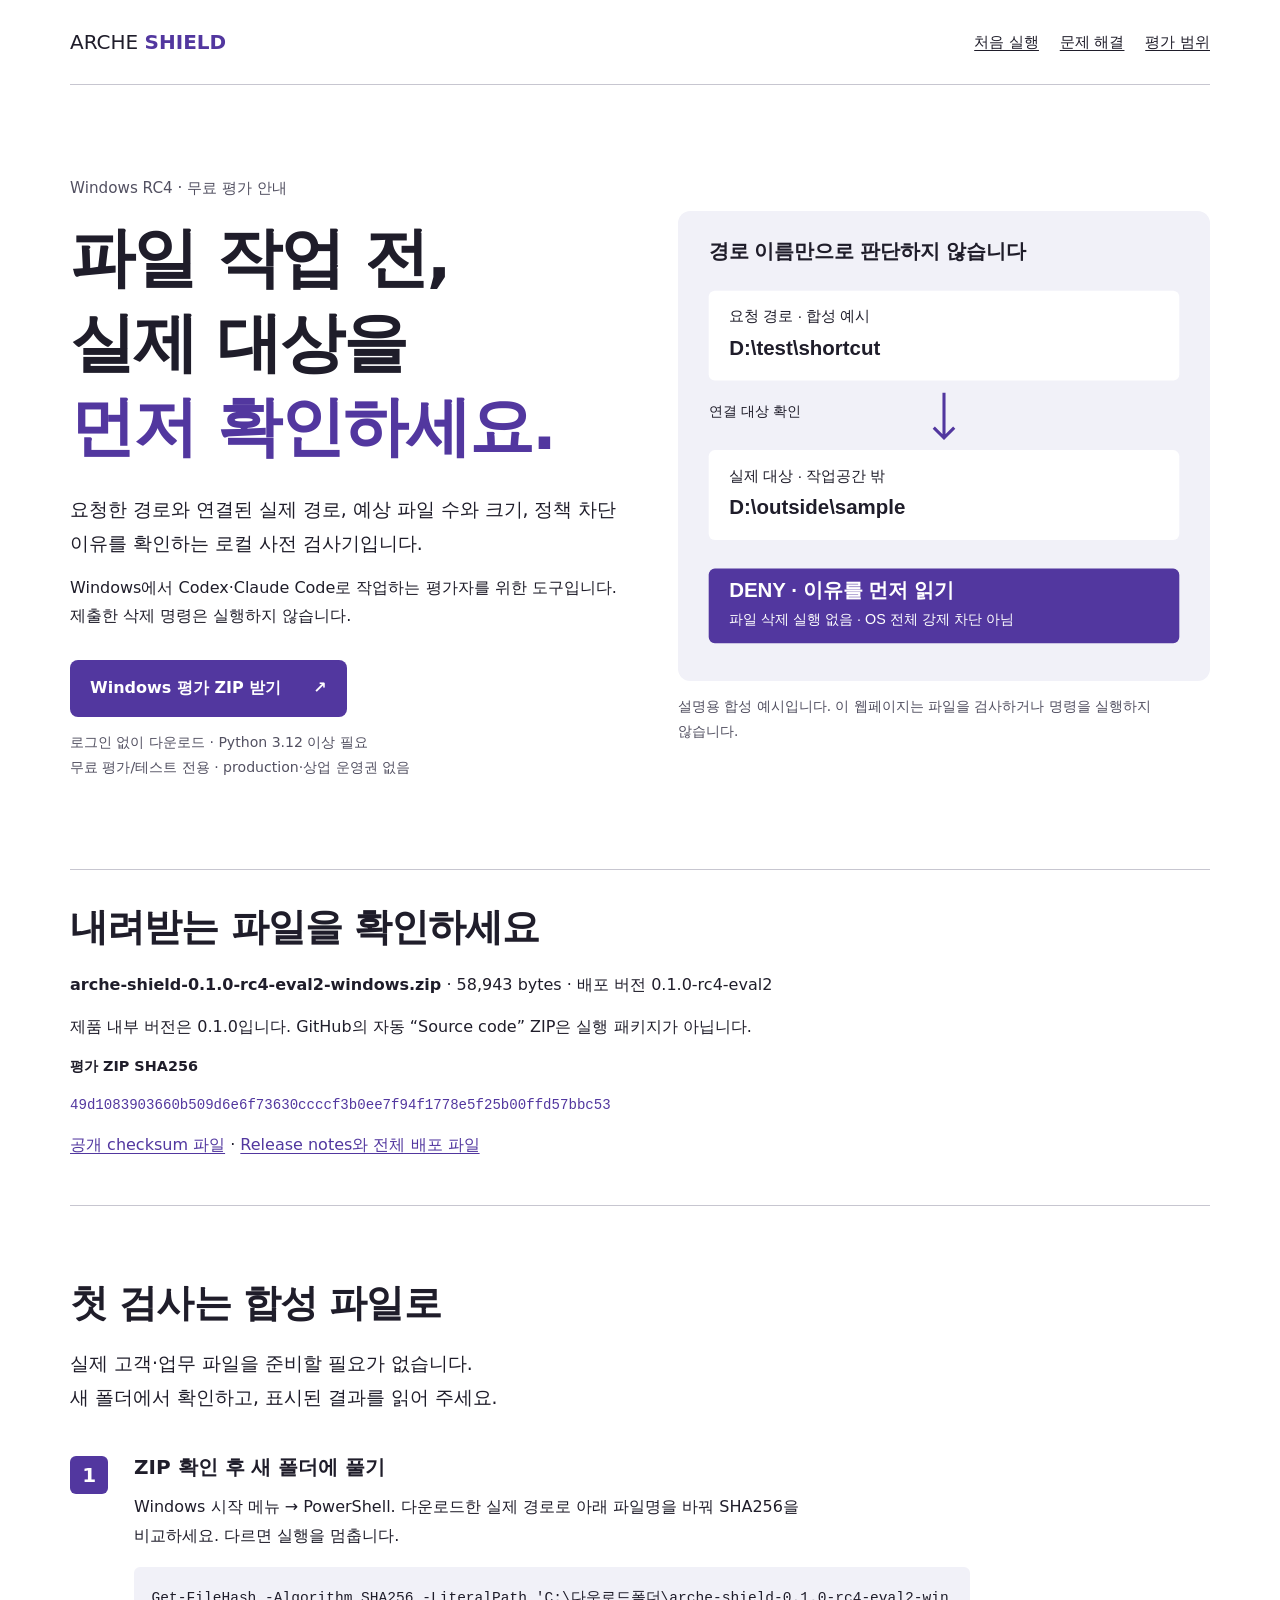
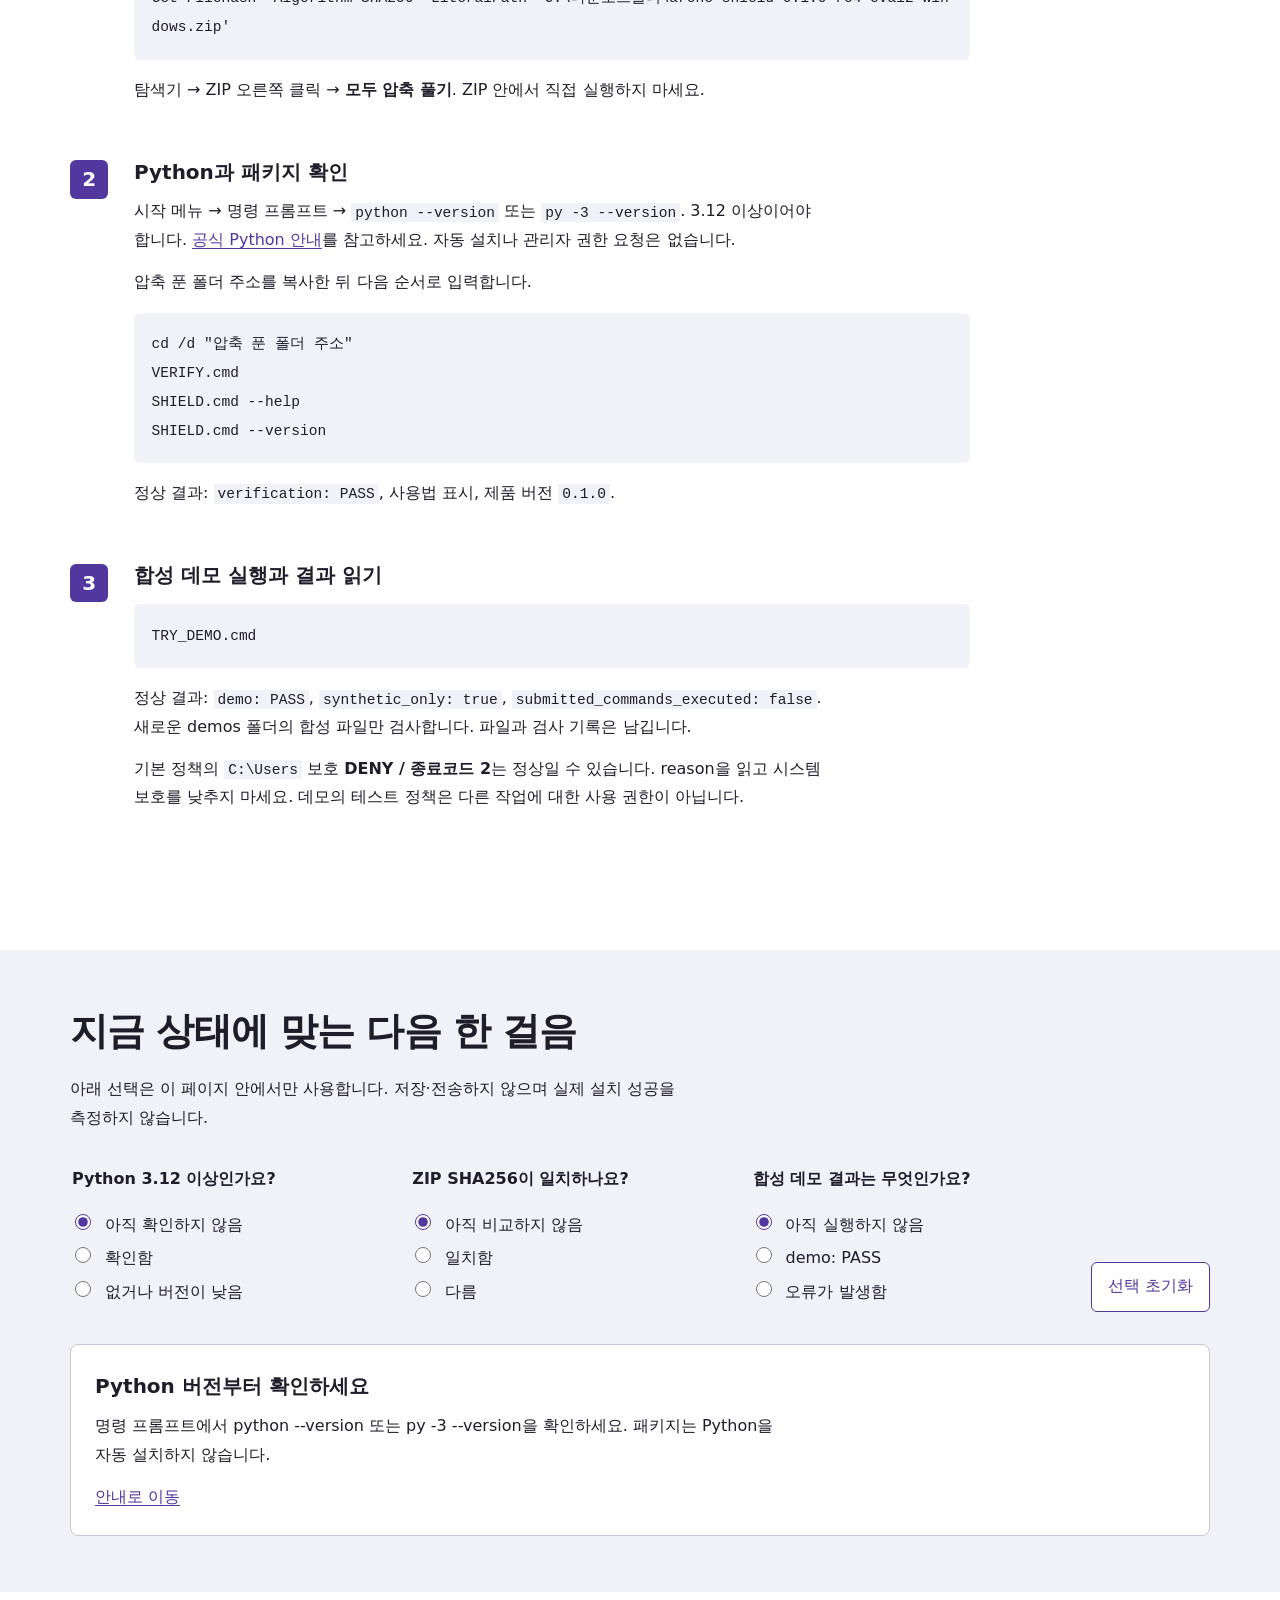
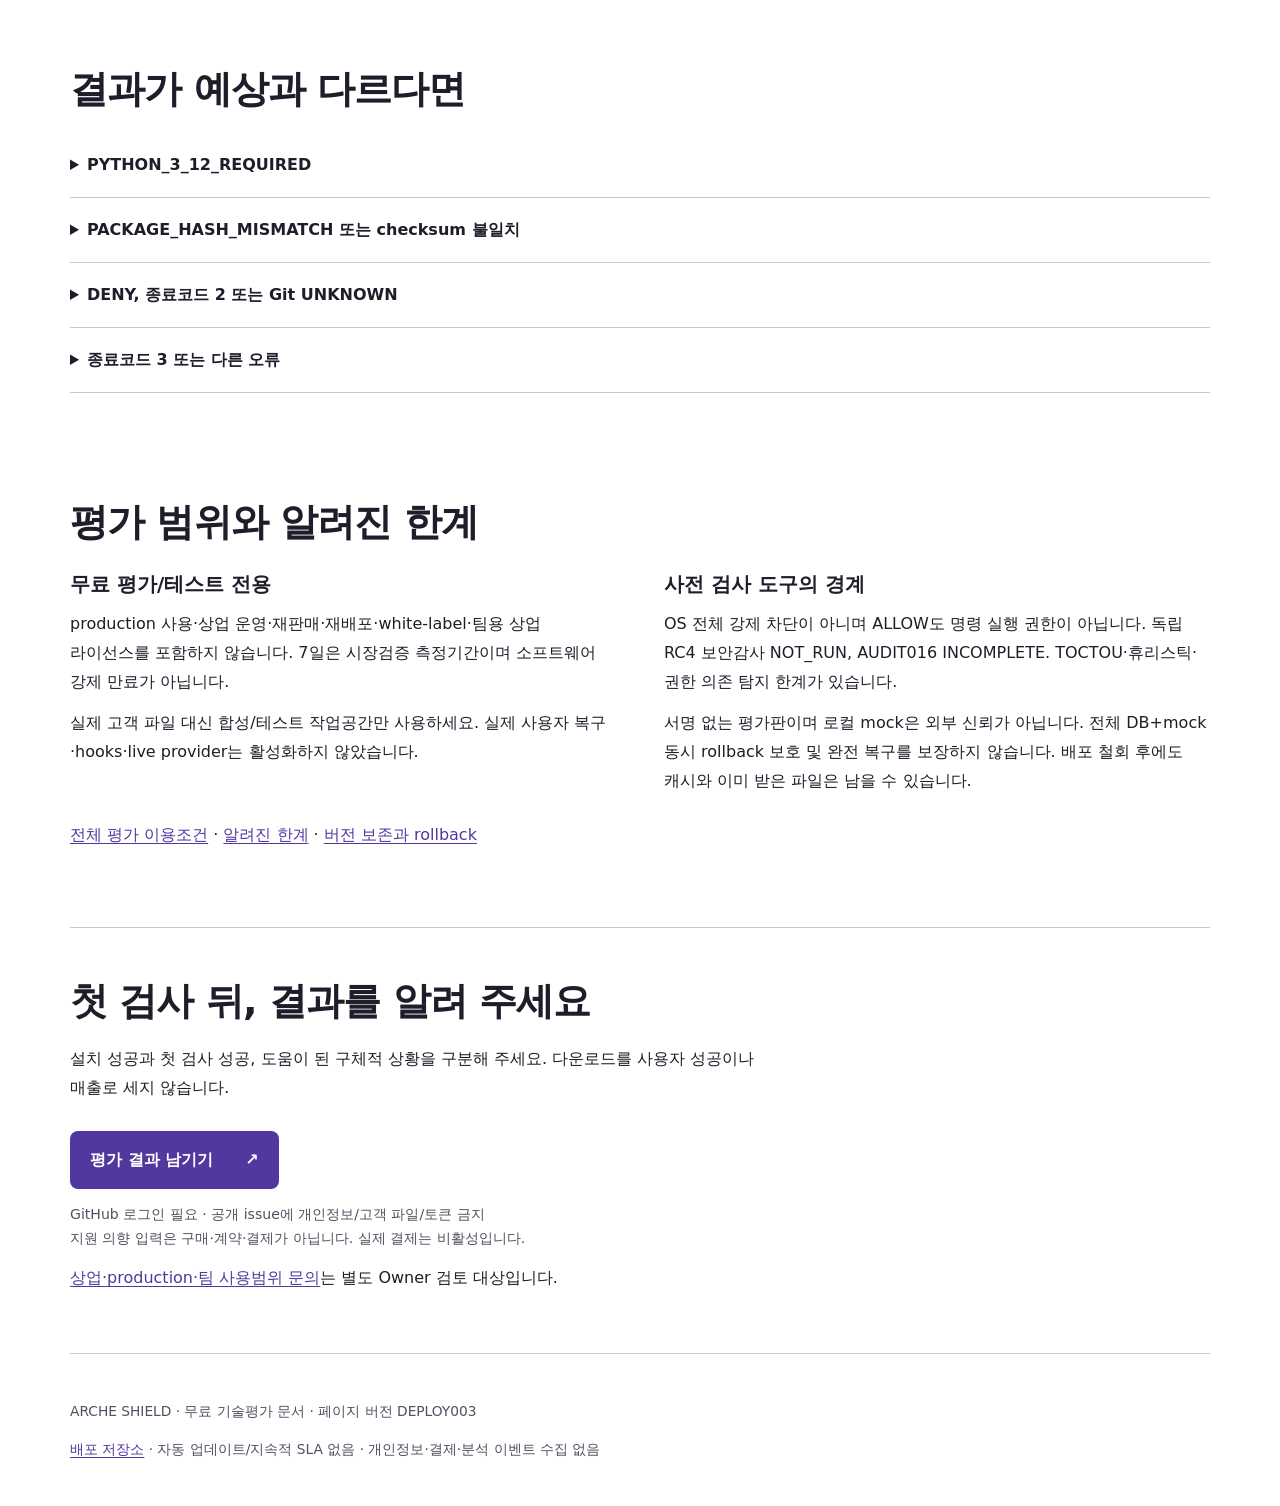
==== docs/index.html @ ff59cdb8 "docs: publish free evaluation guided Windows onboarding" ====
<!doctype html>
<html lang="ko">
<head>
 <meta charset="utf-8"><meta name="viewport" content="width=device-width, initial-scale=1">
 <meta name="description" content="Windows에서 ARCHE SHIELD RC4 무료 평가판을 내려받고, 합성 작업공간의 첫 사전 검사를 따라가는 안내입니다.">
 <meta http-equiv="Content-Security-Policy" content="default-src 'none'; style-src 'self'; script-src 'self'; img-src 'self'; connect-src 'none'; font-src 'none'; base-uri 'none'; form-action 'none'; object-src 'none'">
 <meta name="referrer" content="no-referrer">
 <title>ARCHE SHIELD · Windows 무료 평가 시작하기</title>
 <link rel="canonical" href="https://sirundae.github.io/arche-shield-evaluation/">
 <link rel="stylesheet" href="site.css"><script src="guide.js" defer></script>
</head>
<body>
<a class="skip" href="#main">본문으로 이동</a>
<header class="wrap masthead"><a class="wordmark" href="./">ARCHE <b>SHIELD</b></a><nav aria-label="페이지 안내"><a href="#start">처음 실행</a><a href="#help">문제 해결</a><a href="#limits">평가 범위</a></nav></header>
<main id="main">
 <section class="wrap opening">
  <div class="intro"><p class="edition">Windows RC4 · 무료 평가 안내</p><h1>파일 작업 전,<br>실제 대상을<br><em>먼저 확인하세요.</em></h1>
   <p class="lead">요청한 경로와 연결된 실제 경로, 예상 파일 수와 크기, 정책 차단 이유를 확인하는 로컬 사전 검사기입니다.</p>
   <p>Windows에서 Codex·Claude Code로 작업하는 평가자를 위한 도구입니다. 제출한 삭제 명령은 실행하지 않습니다.</p>
   <a class="primary" href="https://github.com/sirundae/arche-shield-evaluation/releases/download/v0.1.0-rc4-eval2/arche-shield-0.1.0-rc4-eval2-windows.zip">Windows 평가 ZIP 받기 <span aria-hidden="true">↗</span></a>
   <p class="fine">로그인 없이 다운로드 · Python 3.12 이상 필요<br>무료 평가/테스트 전용 · production·상업 운영권 없음</p>
  </div>
  <figure class="path-figure"><img src="target-path.svg" alt="설명용 예시: 테스트 폴더의 링크가 작업공간 밖으로 연결되면 요청 경로와 실제 경로가 달라지며 사전 검사에서 DENY를 확인합니다." width="520" height="460"><figcaption>설명용 합성 예시입니다. 이 웹페이지는 파일을 검사하거나 명령을 실행하지 않습니다.</figcaption></figure>
 </section>
 <section class="wrap download-proof" aria-labelledby="artifact-title"><h2 id="artifact-title">내려받는 파일을 확인하세요</h2><p><b>arche-shield-0.1.0-rc4-eval2-windows.zip</b> · 58,943 bytes · 배포 버전 0.1.0-rc4-eval2</p><p>제품 내부 버전은 0.1.0입니다. GitHub의 자동 “Source code” ZIP은 실행 패키지가 아닙니다.</p><p class="hash-label">평가 ZIP SHA256</p><code class="hash">49d1083903660b509d6e6f73630ccccf3b0ee7f94f1778e5f25b00ffd57bbc53</code><p><a href="https://github.com/sirundae/arche-shield-evaluation/releases/download/v0.1.0-rc4-eval2/SHA256SUMS.txt">공개 checksum 파일</a> · <a href="https://github.com/sirundae/arche-shield-evaluation/releases/tag/v0.1.0-rc4-eval2">Release notes와 전체 배포 파일</a></p></section>
 <section id="start" class="wrap start" aria-labelledby="start-title"><div><h2 id="start-title">첫 검사는 합성 파일로</h2><p class="lead">실제 고객·업무 파일을 준비할 필요가 없습니다.<br>새 폴더에서 확인하고, 표시된 결과를 읽어 주세요.</p></div>
  <ol class="steps">
   <li><h3>ZIP 확인 후 새 폴더에 풀기</h3><p>Windows 시작 메뉴 → PowerShell. 다운로드한 실제 경로로 아래 파일명을 바꿔 SHA256을 비교하세요. 다르면 실행을 멈춥니다.</p><pre><code>Get-FileHash -Algorithm SHA256 -LiteralPath 'C:\다운로드폴더\arche-shield-0.1.0-rc4-eval2-windows.zip'</code></pre><p>탐색기 → ZIP 오른쪽 클릭 → <b>모두 압축 풀기</b>. ZIP 안에서 직접 실행하지 마세요.</p></li>
   <li><h3>Python과 패키지 확인</h3><p>시작 메뉴 → 명령 프롬프트 → <code>python --version</code> 또는 <code>py -3 --version</code>. 3.12 이상이어야 합니다. <a href="https://www.python.org/downloads/windows/">공식 Python 안내</a>를 참고하세요. 자동 설치나 관리자 권한 요청은 없습니다.</p><p>압축 푼 폴더 주소를 복사한 뒤 다음 순서로 입력합니다.</p><pre><code>cd /d "압축 푼 폴더 주소"
VERIFY.cmd
SHIELD.cmd --help
SHIELD.cmd --version</code></pre><p>정상 결과: <code>verification: PASS</code>, 사용법 표시, 제품 버전 <code>0.1.0</code>.</p></li>
   <li><h3>합성 데모 실행과 결과 읽기</h3><pre><code>TRY_DEMO.cmd</code></pre><p>정상 결과: <code>demo: PASS</code>, <code>synthetic_only: true</code>, <code>submitted_commands_executed: false</code>. 새로운 demos 폴더의 합성 파일만 검사합니다. 파일과 검사 기록은 남깁니다.</p><p>기본 정책의 <code>C:\Users</code> 보호 <b>DENY / 종료코드 2</b>는 정상일 수 있습니다. reason을 읽고 시스템 보호를 낮추지 마세요. 데모의 테스트 정책은 다른 작업에 대한 사용 권한이 아닙니다.</p></li>
  </ol>
 </section>
 <section class="guide-surface"><div class="wrap"><h2>지금 상태에 맞는 다음 한 걸음</h2><p>아래 선택은 이 페이지 안에서만 사용합니다. 저장·전송하지 않으며 실제 설치 성공을 측정하지 않습니다.</p>
  <form id="readiness" aria-label="첫 실행 도움말 선택">
   <fieldset><legend>Python 3.12 이상인가요?</legend><label><input type="radio" name="python" value="unknown" checked> 아직 확인하지 않음</label><label><input type="radio" name="python" value="yes"> 확인함</label><label><input type="radio" name="python" value="no"> 없거나 버전이 낮음</label></fieldset>
   <fieldset><legend>ZIP SHA256이 일치하나요?</legend><label><input type="radio" name="checksum" value="unknown" checked> 아직 비교하지 않음</label><label><input type="radio" name="checksum" value="yes"> 일치함</label><label><input type="radio" name="checksum" value="no"> 다름</label></fieldset>
   <fieldset><legend>합성 데모 결과는 무엇인가요?</legend><label><input type="radio" name="demo" value="unknown" checked> 아직 실행하지 않음</label><label><input type="radio" name="demo" value="yes"> demo: PASS</label><label><input type="radio" name="demo" value="no"> 오류가 발생함</label></fieldset>
   <button type="reset">선택 초기화</button>
  </form>
  <div class="next-step" role="status" aria-live="polite" aria-atomic="true"><h3 id="next-title">Python 버전부터 확인하세요</h3><p id="next-copy">명령 프롬프트에서 python --version 또는 py -3 --version을 확인하세요. 패키지는 Python을 자동 설치하지 않습니다.</p><a id="next-link" href="#start">첫 실행 순서 보기</a></div>
  <noscript><p>JavaScript가 꺼져 있습니다. 위의 세 단계와 아래 문제 해결 안내만으로 평가할 수 있습니다.</p></noscript>
 </div></section>
 <section id="help" class="wrap help"><h2>결과가 예상과 다르다면</h2>
  <details><summary>PYTHON_3_12_REQUIRED</summary><p>Python 버전을 확인하세요. 설치가 필요하면 공식 다운로드와 설치 안내를 직접 검토합니다. 이 페이지나 실행기가 시스템 설정/PATH/권한을 자동 변경하지 않습니다.</p></details>
  <details><summary>PACKAGE_HASH_MISMATCH 또는 checksum 불일치</summary><p>실행을 멈추세요. 기존 폴더를 덮어쓰지 말고 공개 release에서 ZIP을 다시 받아 새 폴더에서 checksum을 비교합니다. 보안 설정을 끄거나 보호를 낮추지 마세요.</p></details>
  <details><summary>DENY, 종료코드 2 또는 Git UNKNOWN</summary><p>DENY는 정책 판정입니다. 보호 폴더, workspace 밖 연결, 파일 수/크기 제한, Git 메타데이터 등을 reason에서 확인하세요. Git UNKNOWN은 허용으로 해석하지 않습니다. 실제 작업을 실행하지 마세요.</p></details>
  <details><summary>종료코드 3 또는 다른 오류</summary><p>설정·검사기록·무결성 오류일 수 있습니다. 오류 코드와 버전을 보존하고 새 합성 파일로 재현해 평가 접수에 남깁니다. 고객 파일·개인 경로·토큰을 첨부하지 마세요.</p></details>
 </section>
 <section id="limits" class="wrap boundaries"><h2>평가 범위와 알려진 한계</h2><div class="boundary-columns"><div><h3>무료 평가/테스트 전용</h3><p>production 사용·상업 운영·재판매·재배포·white-label·팀용 상업 라이선스를 포함하지 않습니다. 7일은 시장검증 측정기간이며 소프트웨어 강제 만료가 아닙니다.</p><p>실제 고객 파일 대신 합성/테스트 작업공간만 사용하세요. 실제 사용자 복구·hooks·live provider는 활성화하지 않았습니다.</p></div><div><h3>사전 검사 도구의 경계</h3><p>OS 전체 강제 차단이 아니며 ALLOW도 명령 실행 권한이 아닙니다. 독립 RC4 보안감사 NOT_RUN, AUDIT016 INCOMPLETE. TOCTOU·휴리스틱·권한 의존 탐지 한계가 있습니다.</p><p>서명 없는 평가판이며 로컬 mock은 외부 신뢰가 아닙니다. 전체 DB+mock 동시 rollback 보호 및 완전 복구를 보장하지 않습니다. 배포 철회 후에도 캐시와 이미 받은 파일은 남을 수 있습니다.</p></div></div><p><a href="https://github.com/sirundae/arche-shield-evaluation/blob/release/rc4-eval1/EVALUATION_TERMS.md">전체 평가 이용조건</a> · <a href="https://github.com/sirundae/arche-shield-evaluation/blob/release/rc4-eval1/KNOWN_LIMITATIONS.md">알려진 한계</a> · <a href="https://github.com/sirundae/arche-shield-evaluation/blob/release/rc4-eval1/ROLLBACK.md">버전 보존과 rollback</a></p></section>
 <section class="wrap feedback"><h2>첫 검사 뒤, 결과를 알려 주세요</h2><p>설치 성공과 첫 검사 성공, 도움이 된 구체적 상황을 구분해 주세요. 다운로드를 사용자 성공이나 매출로 세지 않습니다.</p><a class="primary" href="https://github.com/sirundae/arche-shield-evaluation/issues/new?template=01-evaluation.md">평가 결과 남기기 <span aria-hidden="true">↗</span></a><p class="fine">GitHub 로그인 필요 · 공개 issue에 개인정보/고객 파일/토큰 금지<br>지원 의향 입력은 구매·계약·결제가 아닙니다. 실제 결제는 비활성입니다.</p><p><a href="https://github.com/sirundae/arche-shield-evaluation/issues/new?template=02-use-inquiry.md">상업·production·팀 사용범위 문의</a>는 별도 Owner 검토 대상입니다.</p></section>
</main>
<footer class="wrap"><p>ARCHE SHIELD · 무료 기술평가 문서 · 페이지 버전 DEPLOY003</p><p><a href="https://github.com/sirundae/arche-shield-evaluation">배포 저장소</a> · 자동 업데이트/지속적 SLA 없음 · 개인정보·결제·분석 이벤트 수집 없음</p></footer>
</body></html>
---- docs/site.css ----
:root{--bg:oklch(1 0 0);--surface:oklch(.96 .009 290);--ink:oklch(.24 .025 290);--muted:oklch(.44 .028 290);--primary:oklch(.43 .16 290);--accent:oklch(.9 .07 165);--line:oklch(.83 .014 290)}
*{box-sizing:border-box}html{scroll-behavior:smooth;scroll-padding-top:2rem}body{margin:0;background:var(--bg);color:var(--ink);font-family:"Malgun Gothic","맑은 고딕","Apple SD Gothic Neo",system-ui,sans-serif;line-height:1.8;font-size:16px;word-break:keep-all;overflow-wrap:anywhere}a{color:var(--primary);text-underline-offset:.2em}a:hover{text-decoration-thickness:2px}a:focus-visible,button:focus-visible,input:focus-visible,summary:focus-visible{outline:3px solid var(--primary);outline-offset:5px}p{max-width:70ch;margin:.8rem 0;text-wrap:pretty}h1,h2,h3{text-wrap:balance;line-height:1.3}h1{font-size:clamp(2.5rem,5.1vw,4.5rem);letter-spacing:-.03em;margin:.8rem 0 1.5rem;font-weight:800}h1 em{font-style:normal;color:var(--primary)}h2{font-size:clamp(1.65rem,3vw,2.4rem);letter-spacing:-.025em;margin:0 0 1.2rem}h3{font-size:1.25rem;margin:.3rem 0 .7rem}.wrap{width:min(1140px,calc(100% - 3rem));margin-inline:auto}.masthead{display:flex;align-items:center;justify-content:space-between;gap:1rem;padding-block:1.5rem;border-bottom:1px solid var(--line)}.wordmark{text-decoration:none;color:var(--ink);font-size:1.25rem;white-space:nowrap}.wordmark b{color:var(--primary)}nav{display:flex;gap:1.3rem;flex-wrap:wrap}nav a{font-size:.93rem;color:var(--ink)}.opening{display:flex;align-items:center;gap:3rem;padding-block:clamp(3rem,6vw,5.5rem)}.intro{flex:1}.edition{font-size:.95rem;color:var(--muted)}.lead{font-size:1.17rem;line-height:1.8}.primary{display:inline-flex;align-items:center;justify-content:space-between;gap:2rem;background:var(--primary);color:var(--bg);padding:.9rem 1.25rem;border-radius:8px;text-decoration:none;font-weight:700;margin-top:1rem}.primary:hover{background:var(--ink);text-decoration:none}.fine{font-size:.88rem;color:var(--muted);line-height:1.75}.path-figure{flex:.95;min-width:0;margin:0}.path-figure img{display:block;width:100%;height:auto}.path-figure figcaption{color:var(--muted);font-size:.85rem;margin-top:.8rem;max-width:55ch}.download-proof{padding-block:2rem;border-block:1px solid var(--line)}.hash-label{font-weight:700;font-size:.9rem}.hash{display:block;overflow-wrap:anywhere;word-break:break-all;color:var(--primary);font-size:.88rem}.start{padding-block:4.5rem}.steps{list-style:none;padding:0;counter-reset:step;margin-top:2.5rem}.steps li{counter-increment:step;position:relative;padding:0 0 2.3rem 4rem;max-width:900px}.steps li:before{content:counter(step);position:absolute;left:0;top:.1rem;font-size:1.25rem;font-weight:700;background:var(--primary);color:var(--bg);width:2.4rem;height:2.4rem;display:grid;place-items:center;border-radius:6px}pre{background:var(--surface);padding:1.1rem;white-space:pre-wrap;overflow-wrap:anywhere;word-break:break-all;border-radius:6px;max-width:100%}code{font-family:Consolas,"Cascadia Mono",monospace;font-size:.91em}p code{background:var(--surface);padding:.1rem .25rem}.guide-surface{background:var(--surface);padding-block:3.5rem}form{display:flex;flex-wrap:wrap;gap:1.7rem 2.2rem;margin-block:2rem}fieldset{border:0;padding:0;margin:0;flex:1 1 240px;min-width:0}legend{font-weight:700;margin-bottom:.7rem}label{display:block;margin:.4rem 0;cursor:pointer;line-height:1.7}input{accent-color:var(--primary);margin-right:.55rem;width:1rem;height:1rem}button{font:inherit;border:1px solid var(--primary);background:var(--bg);color:var(--primary);padding:.6rem 1rem;border-radius:6px;cursor:pointer;align-self:flex-end}.next-step{padding:1.5rem;background:var(--bg);border:1px solid var(--line);border-radius:8px}.next-step p{max-width:70ch}.help{padding-block:4.5rem}details{border-bottom:1px solid var(--line);padding:1.1rem 0}summary{font-weight:700;cursor:pointer}details p{padding-inline:1.2rem}.boundaries{padding-block:2rem 4rem}.boundary-columns{display:flex;gap:3rem}.boundary-columns>div{flex:1;min-width:0}.feedback{padding-block:3rem;border-top:1px solid var(--line)}footer{padding-block:2rem;border-top:1px solid var(--line);font-size:.86rem;color:var(--muted)}.skip{position:absolute;top:.4rem;left:.5rem;transform:translateY(-200%);background:var(--bg);padding:.6rem}.skip:focus{transform:none}@media(max-width:760px){.wrap{width:calc(100% - 2rem)}.masthead{align-items:flex-start;flex-direction:column}.opening{flex-direction:column;gap:2rem;align-items:stretch}.path-figure{max-width:520px}.boundary-columns{flex-direction:column;gap:1.5rem}.steps li{padding-left:3.2rem}.start,.help{padding-block:3rem}nav{gap:1rem}.primary{max-width:100%}}@media(prefers-reduced-motion:reduce){html{scroll-behavior:auto}*{transition:none!important;animation:none!important}}
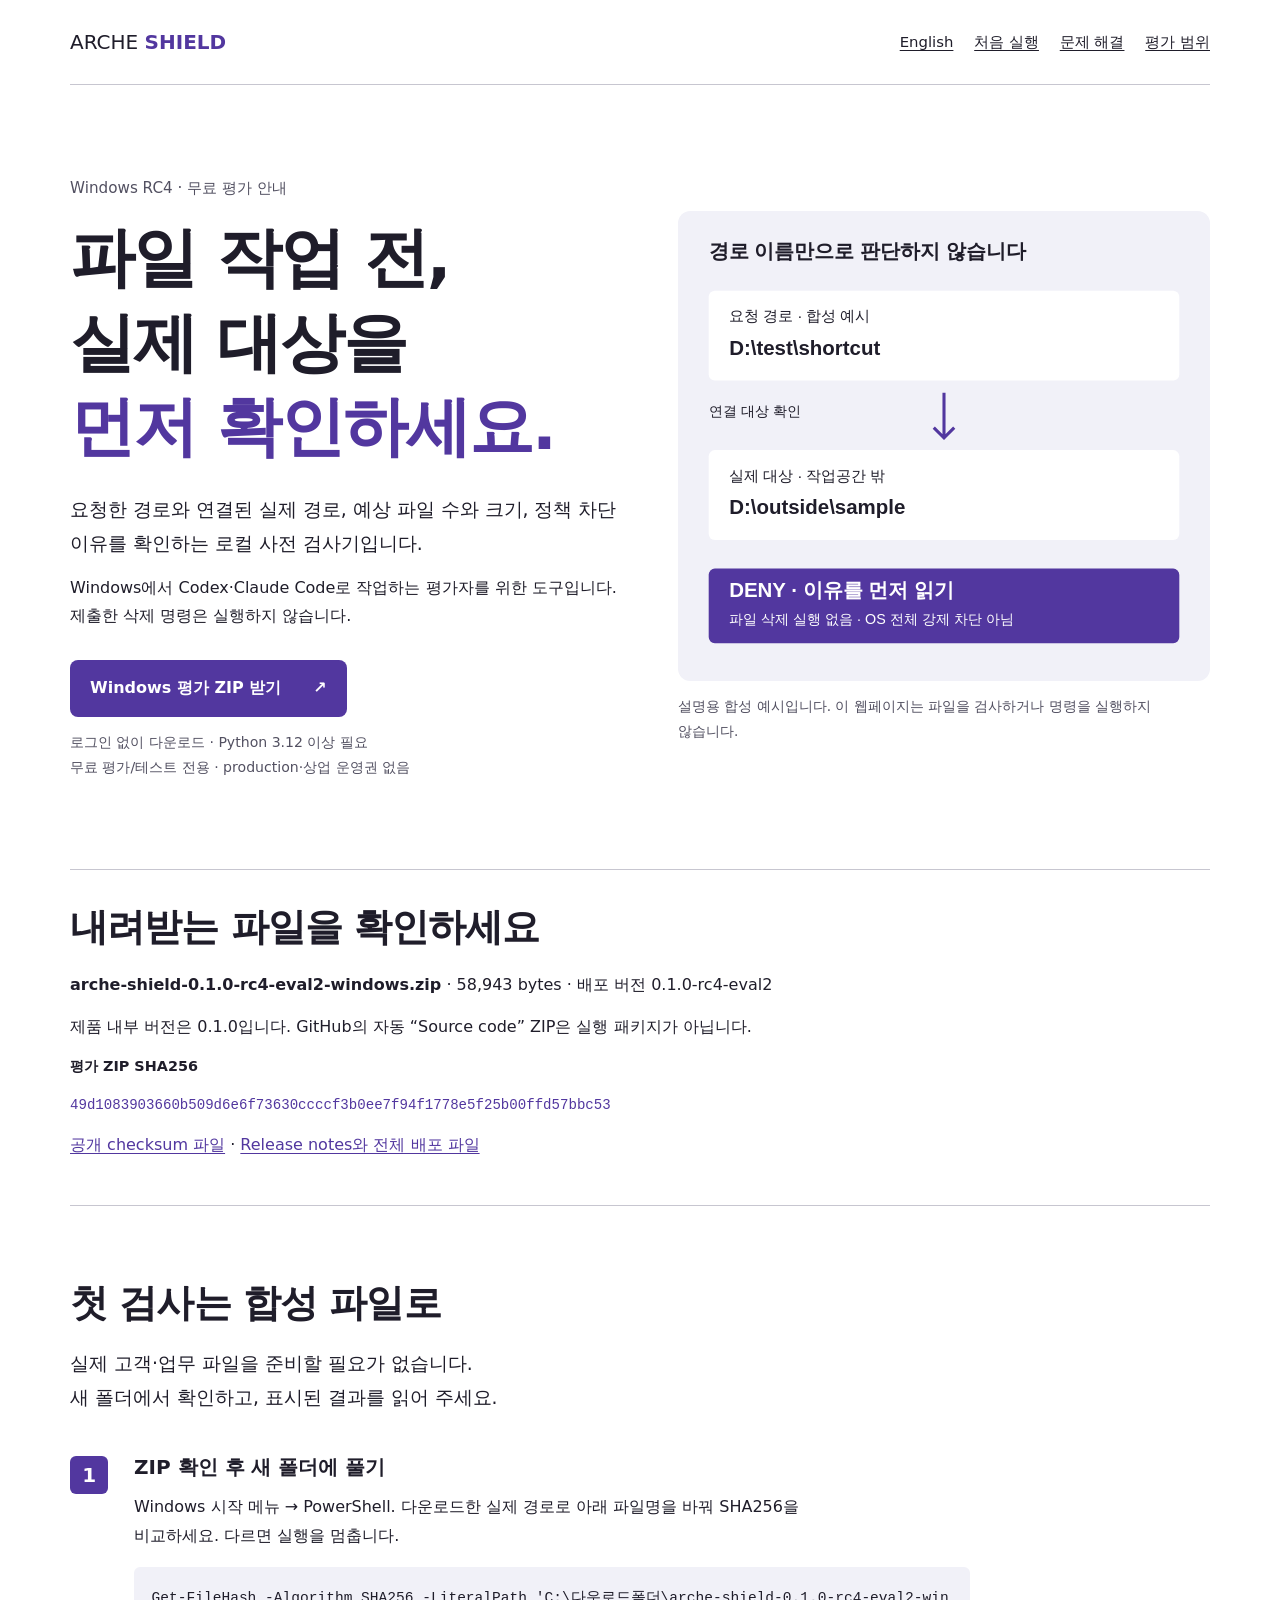
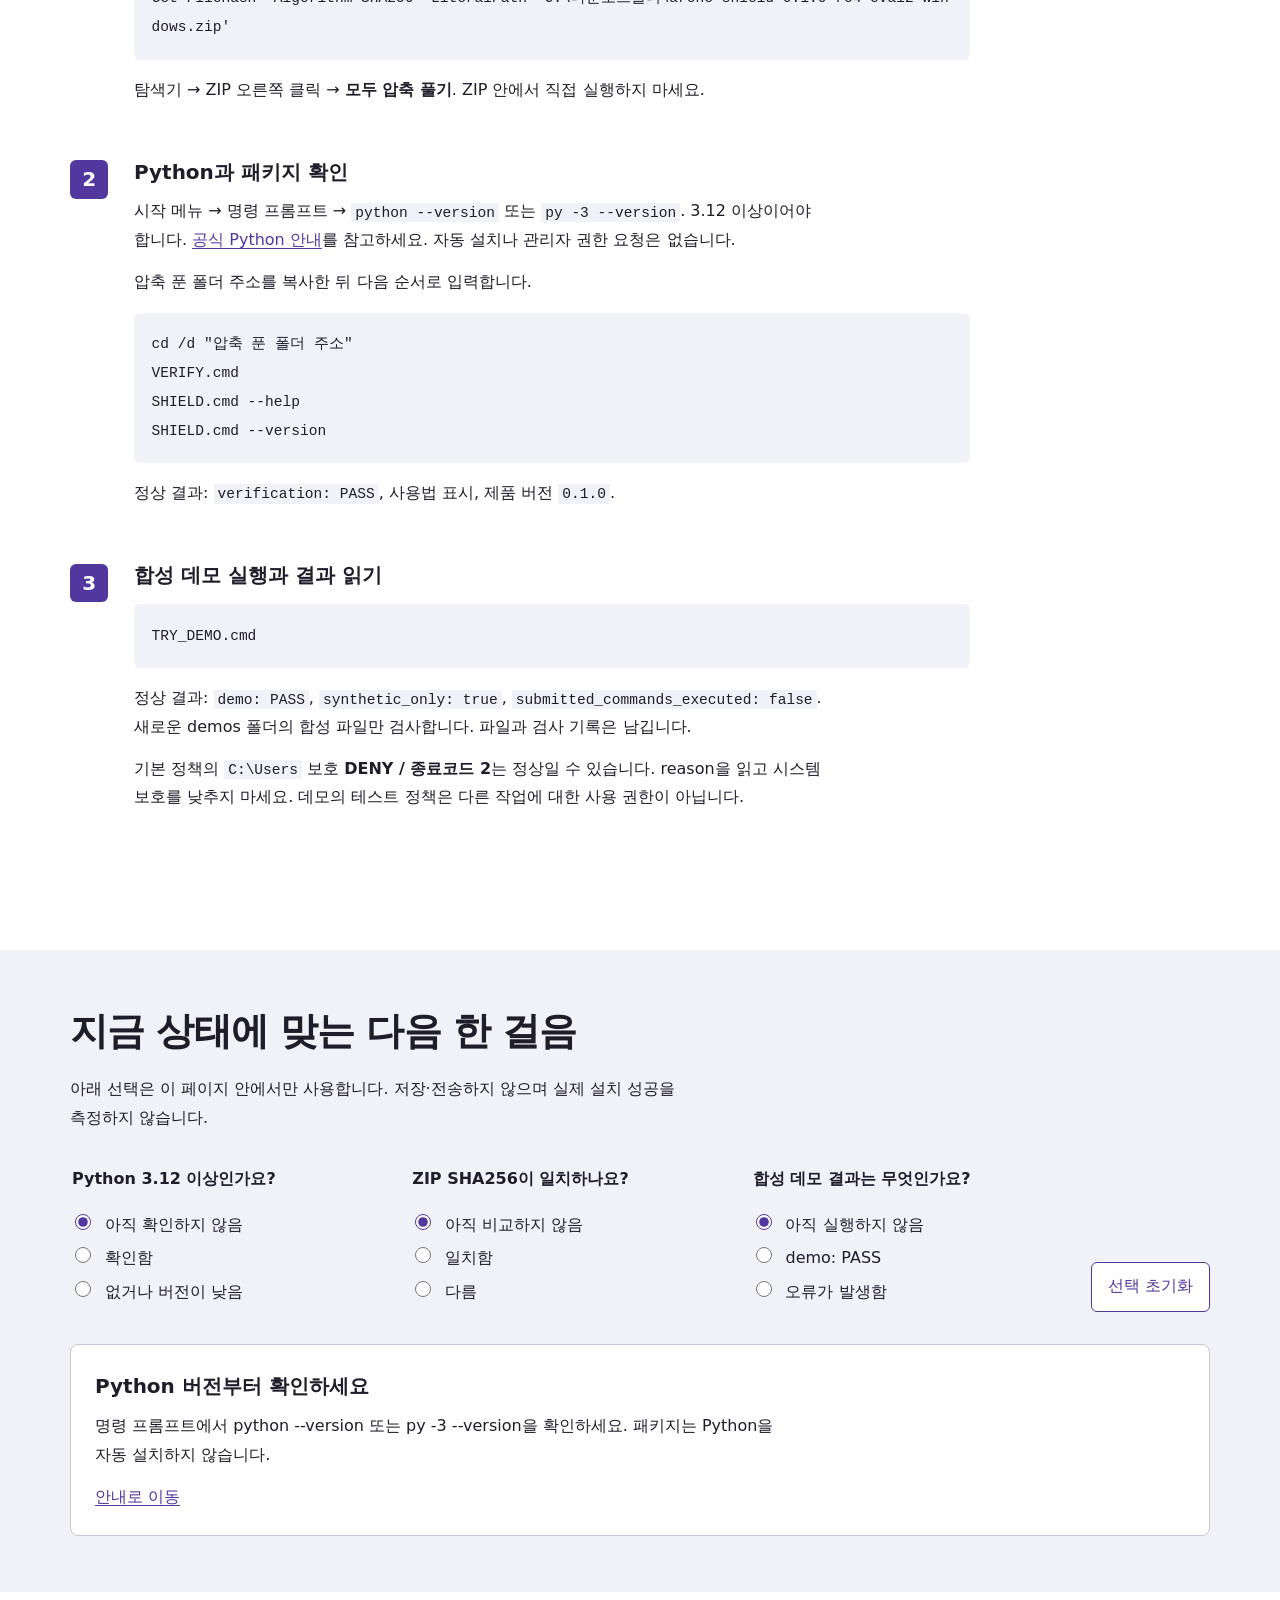
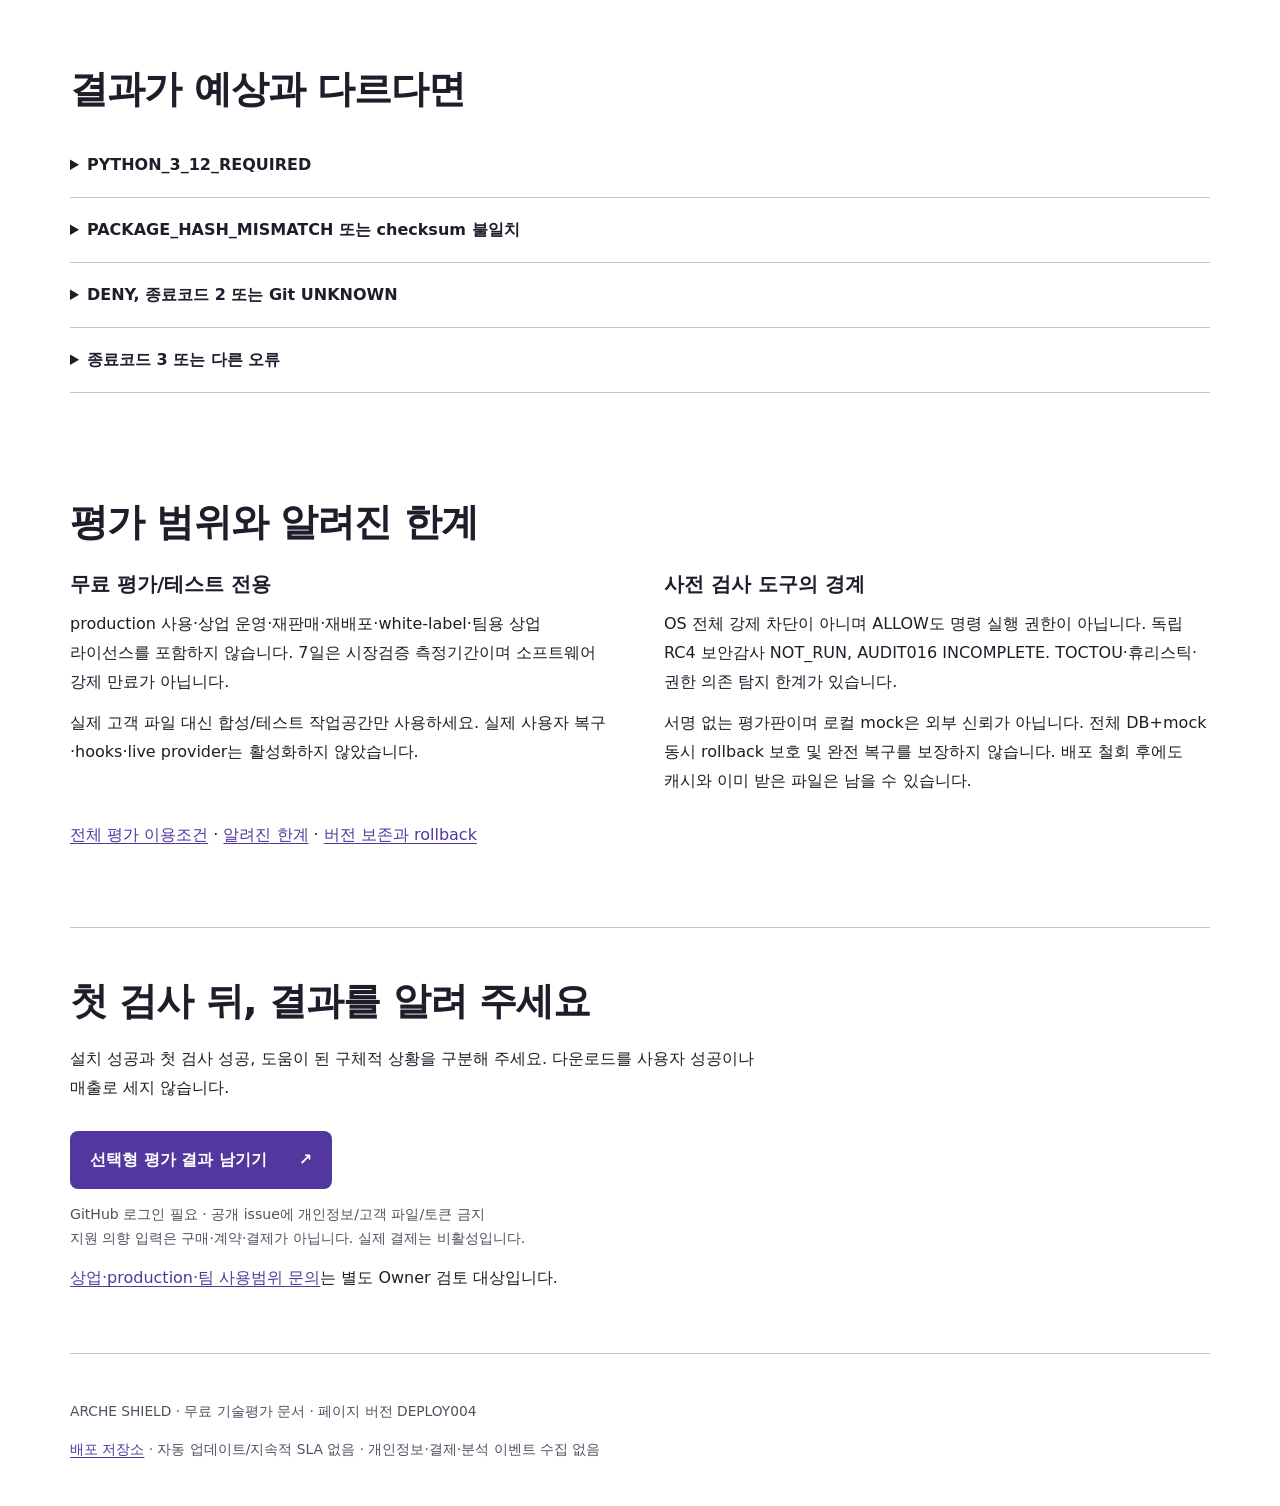
==== commit 0c46e995: "docs: add English evaluation and structured voluntary intake" ====
--- a/docs/index.html
+++ b/docs/index.html
@@ -7,11 +7,13 @@
  <meta name="referrer" content="no-referrer">
  <title>ARCHE SHIELD · Windows 무료 평가 시작하기</title>
  <link rel="canonical" href="https://sirundae.github.io/arche-shield-evaluation/">
+ <link rel="alternate" hreflang="ko" href="https://sirundae.github.io/arche-shield-evaluation/"><link rel="alternate" hreflang="en" href="https://sirundae.github.io/arche-shield-evaluation/en/"><link rel="alternate" hreflang="x-default" href="https://sirundae.github.io/arche-shield-evaluation/en/">
+ <meta property="og:title" content="ARCHE SHIELD · Windows 파일 작업 사전 검사 평가"><meta property="og:description" content="요청 경로와 실제 연결 대상, 피해 범위와 정책 이유를 확인하는 로컬 평가판. OS 전체 강제 차단이나 보안 인증은 아닙니다."><meta property="og:url" content="https://sirundae.github.io/arche-shield-evaluation/"><meta property="og:type" content="website">
  <link rel="stylesheet" href="site.css"><script src="guide.js" defer></script>
 </head>
 <body>
 <a class="skip" href="#main">본문으로 이동</a>
-<header class="wrap masthead"><a class="wordmark" href="./">ARCHE <b>SHIELD</b></a><nav aria-label="페이지 안내"><a href="#start">처음 실행</a><a href="#help">문제 해결</a><a href="#limits">평가 범위</a></nav></header>
+<header class="wrap masthead"><a class="wordmark" href="./">ARCHE <b>SHIELD</b></a><nav aria-label="페이지 안내"><a href="en/" lang="en" hreflang="en">English</a><a href="#start">처음 실행</a><a href="#help">문제 해결</a><a href="#limits">평가 범위</a></nav></header>
 <main id="main">
  <section class="wrap opening">
   <div class="intro"><p class="edition">Windows RC4 · 무료 평가 안내</p><h1>파일 작업 전,<br>실제 대상을<br><em>먼저 확인하세요.</em></h1>
@@ -50,7 +52,7 @@
   <details><summary>종료코드 3 또는 다른 오류</summary><p>설정·검사기록·무결성 오류일 수 있습니다. 오류 코드와 버전을 보존하고 새 합성 파일로 재현해 평가 접수에 남깁니다. 고객 파일·개인 경로·토큰을 첨부하지 마세요.</p></details>
  </section>
  <section id="limits" class="wrap boundaries"><h2>평가 범위와 알려진 한계</h2><div class="boundary-columns"><div><h3>무료 평가/테스트 전용</h3><p>production 사용·상업 운영·재판매·재배포·white-label·팀용 상업 라이선스를 포함하지 않습니다. 7일은 시장검증 측정기간이며 소프트웨어 강제 만료가 아닙니다.</p><p>실제 고객 파일 대신 합성/테스트 작업공간만 사용하세요. 실제 사용자 복구·hooks·live provider는 활성화하지 않았습니다.</p></div><div><h3>사전 검사 도구의 경계</h3><p>OS 전체 강제 차단이 아니며 ALLOW도 명령 실행 권한이 아닙니다. 독립 RC4 보안감사 NOT_RUN, AUDIT016 INCOMPLETE. TOCTOU·휴리스틱·권한 의존 탐지 한계가 있습니다.</p><p>서명 없는 평가판이며 로컬 mock은 외부 신뢰가 아닙니다. 전체 DB+mock 동시 rollback 보호 및 완전 복구를 보장하지 않습니다. 배포 철회 후에도 캐시와 이미 받은 파일은 남을 수 있습니다.</p></div></div><p><a href="https://github.com/sirundae/arche-shield-evaluation/blob/release/rc4-eval1/EVALUATION_TERMS.md">전체 평가 이용조건</a> · <a href="https://github.com/sirundae/arche-shield-evaluation/blob/release/rc4-eval1/KNOWN_LIMITATIONS.md">알려진 한계</a> · <a href="https://github.com/sirundae/arche-shield-evaluation/blob/release/rc4-eval1/ROLLBACK.md">버전 보존과 rollback</a></p></section>
- <section class="wrap feedback"><h2>첫 검사 뒤, 결과를 알려 주세요</h2><p>설치 성공과 첫 검사 성공, 도움이 된 구체적 상황을 구분해 주세요. 다운로드를 사용자 성공이나 매출로 세지 않습니다.</p><a class="primary" href="https://github.com/sirundae/arche-shield-evaluation/issues/new?template=01-evaluation.md">평가 결과 남기기 <span aria-hidden="true">↗</span></a><p class="fine">GitHub 로그인 필요 · 공개 issue에 개인정보/고객 파일/토큰 금지<br>지원 의향 입력은 구매·계약·결제가 아닙니다. 실제 결제는 비활성입니다.</p><p><a href="https://github.com/sirundae/arche-shield-evaluation/issues/new?template=02-use-inquiry.md">상업·production·팀 사용범위 문의</a>는 별도 Owner 검토 대상입니다.</p></section>
+ <section class="wrap feedback"><h2>첫 검사 뒤, 결과를 알려 주세요</h2><p>설치 성공과 첫 검사 성공, 도움이 된 구체적 상황을 구분해 주세요. 다운로드를 사용자 성공이나 매출로 세지 않습니다.</p><a class="primary" href="https://github.com/sirundae/arche-shield-evaluation/issues/new?template=00-evaluation.yml">선택형 평가 결과 남기기 <span aria-hidden="true">↗</span></a><p class="fine">GitHub 로그인 필요 · 공개 issue에 개인정보/고객 파일/토큰 금지<br>지원 의향 입력은 구매·계약·결제가 아닙니다. 실제 결제는 비활성입니다.</p><p><a href="https://github.com/sirundae/arche-shield-evaluation/issues/new?template=00-use-inquiry.yml">상업·production·팀 사용범위 문의</a>는 별도 Owner 검토 대상입니다.</p></section>
 </main>
-<footer class="wrap"><p>ARCHE SHIELD · 무료 기술평가 문서 · 페이지 버전 DEPLOY003</p><p><a href="https://github.com/sirundae/arche-shield-evaluation">배포 저장소</a> · 자동 업데이트/지속적 SLA 없음 · 개인정보·결제·분석 이벤트 수집 없음</p></footer>
+<footer class="wrap"><p>ARCHE SHIELD · 무료 기술평가 문서 · 페이지 버전 DEPLOY004</p><p><a href="https://github.com/sirundae/arche-shield-evaluation">배포 저장소</a> · 자동 업데이트/지속적 SLA 없음 · 개인정보·결제·분석 이벤트 수집 없음</p></footer>
 </body></html>
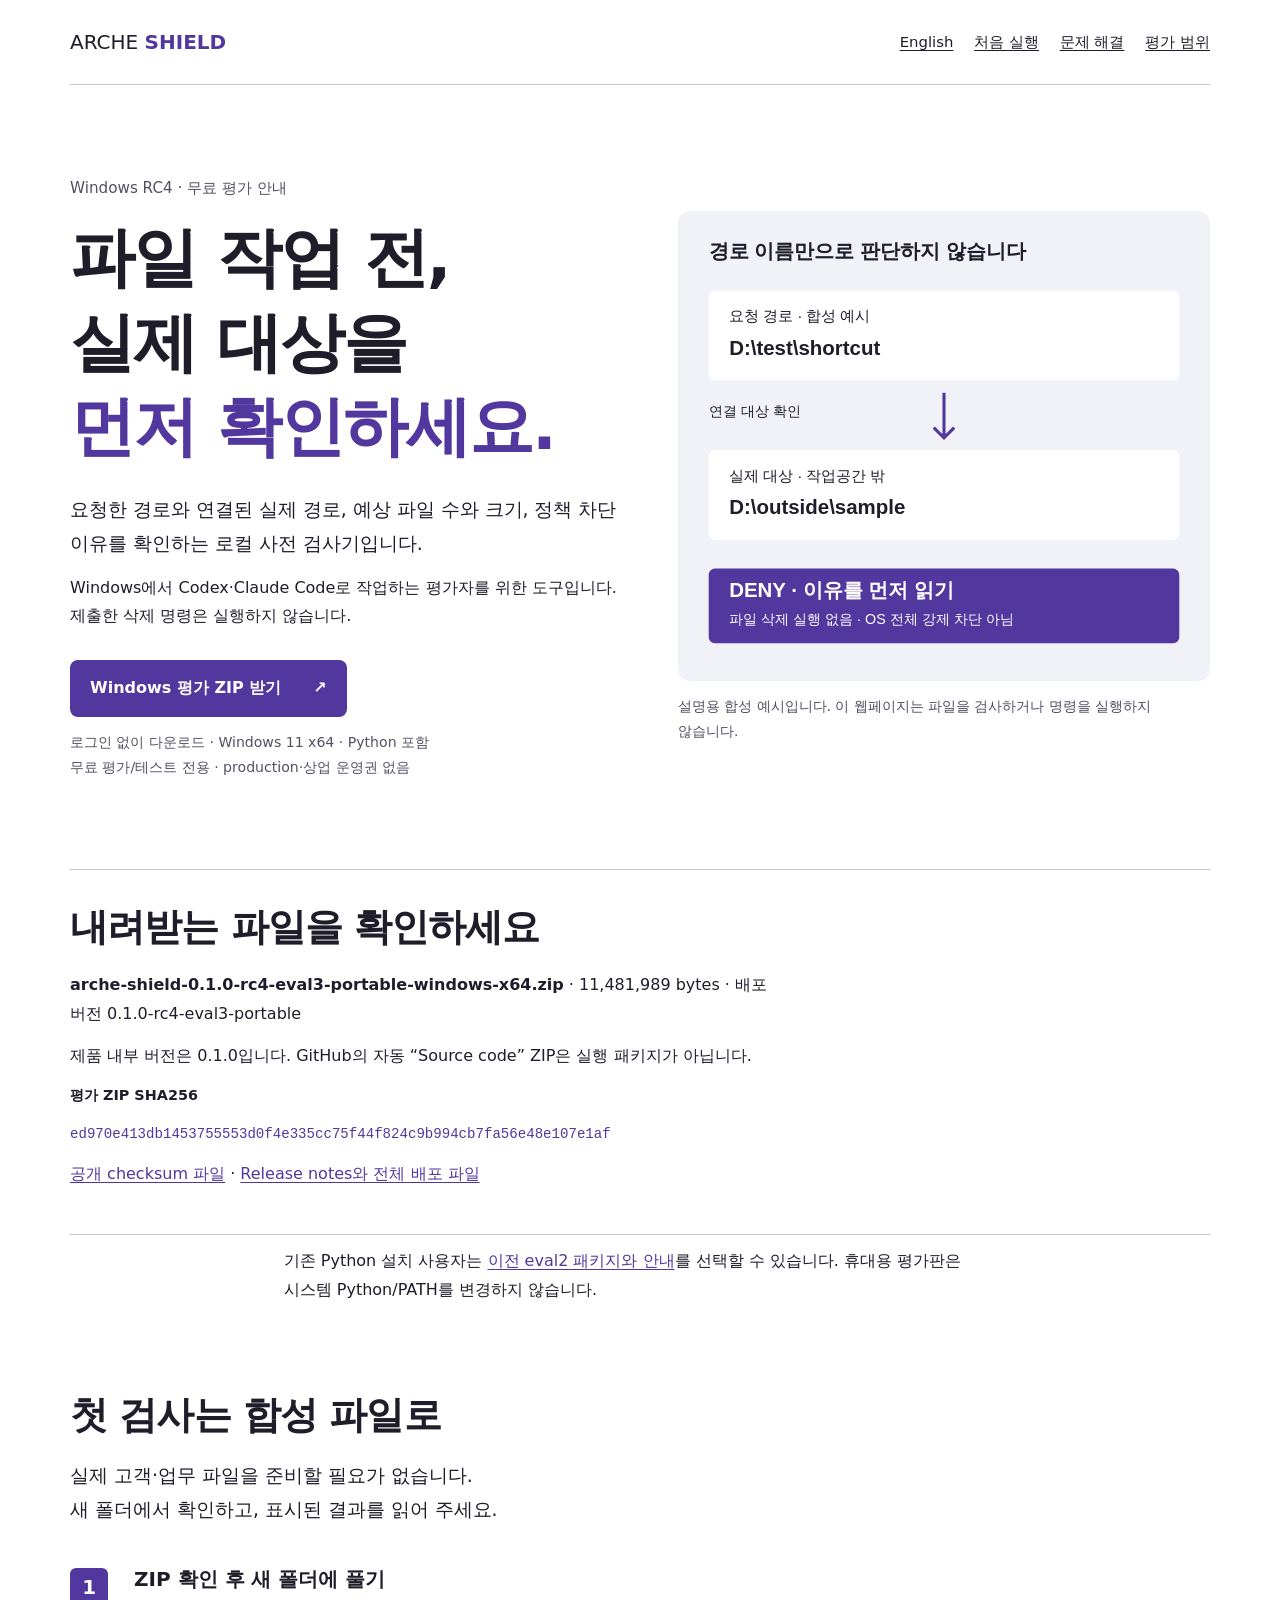
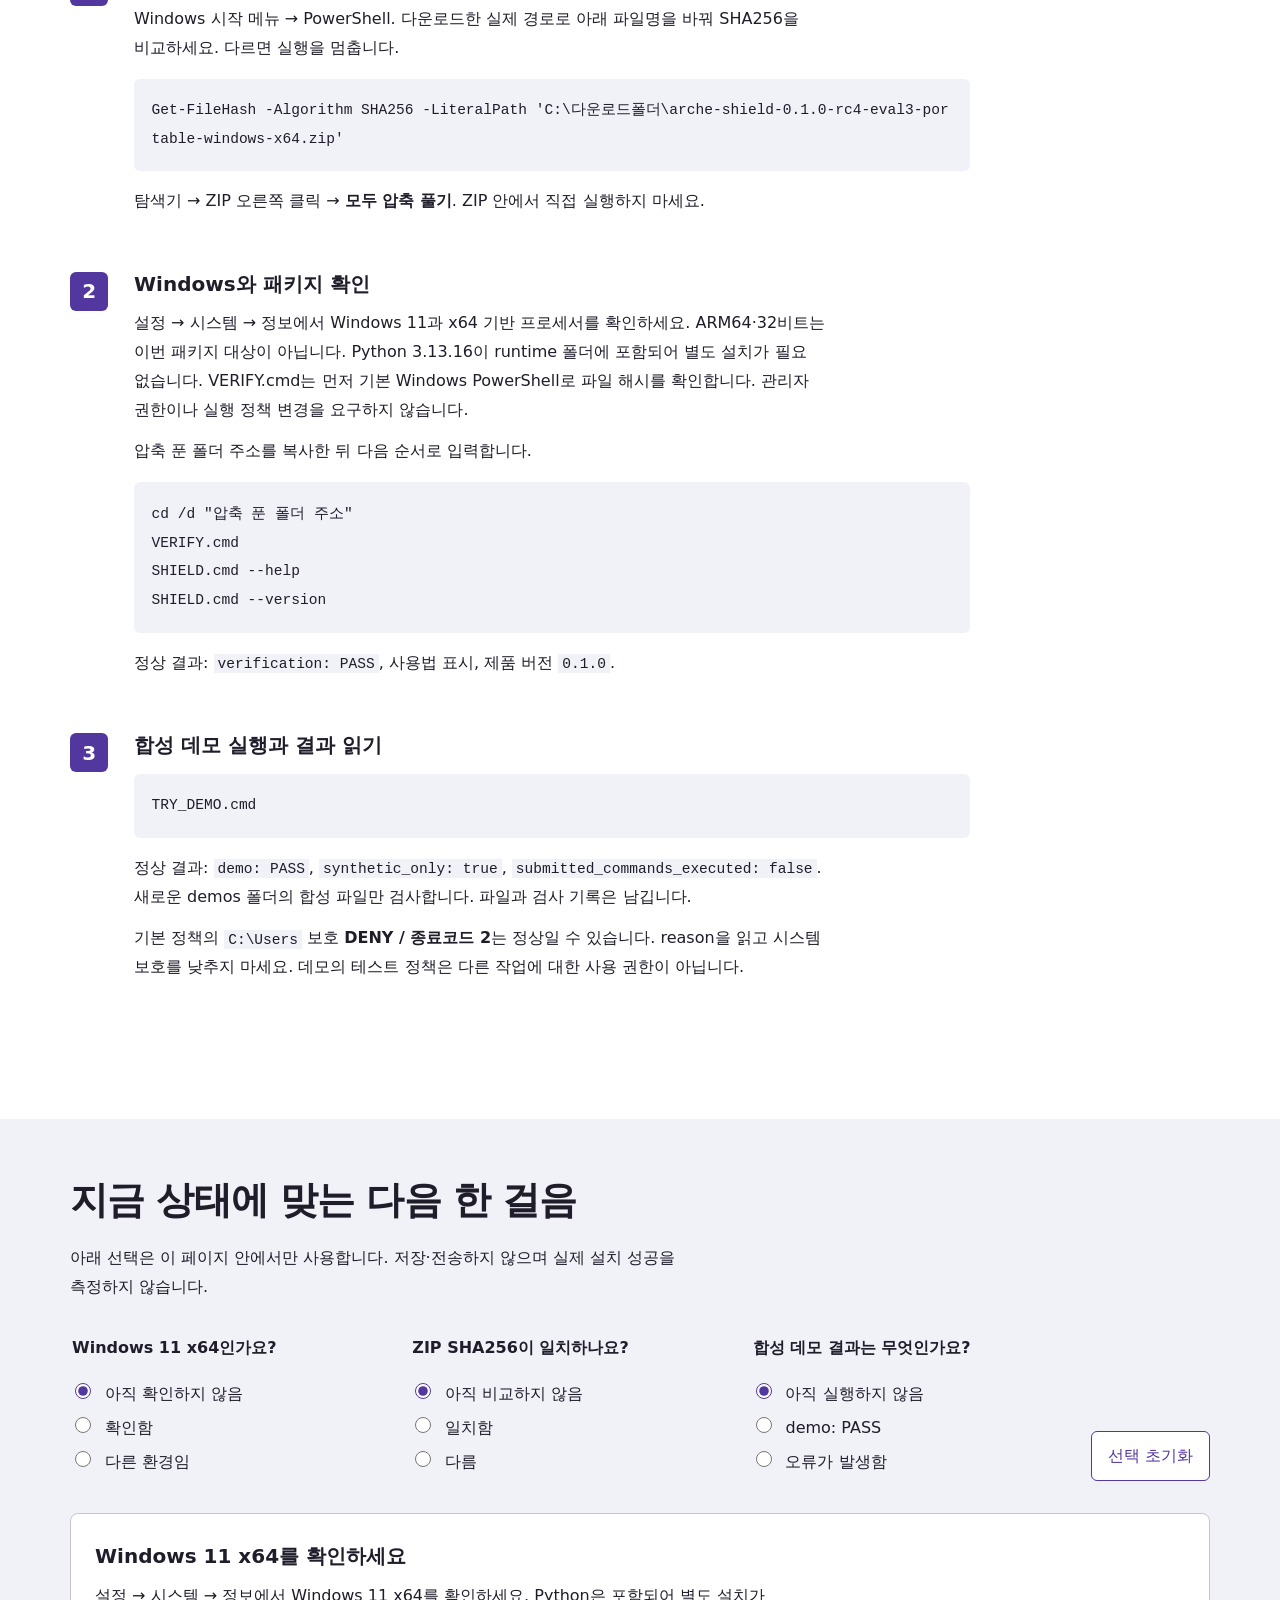
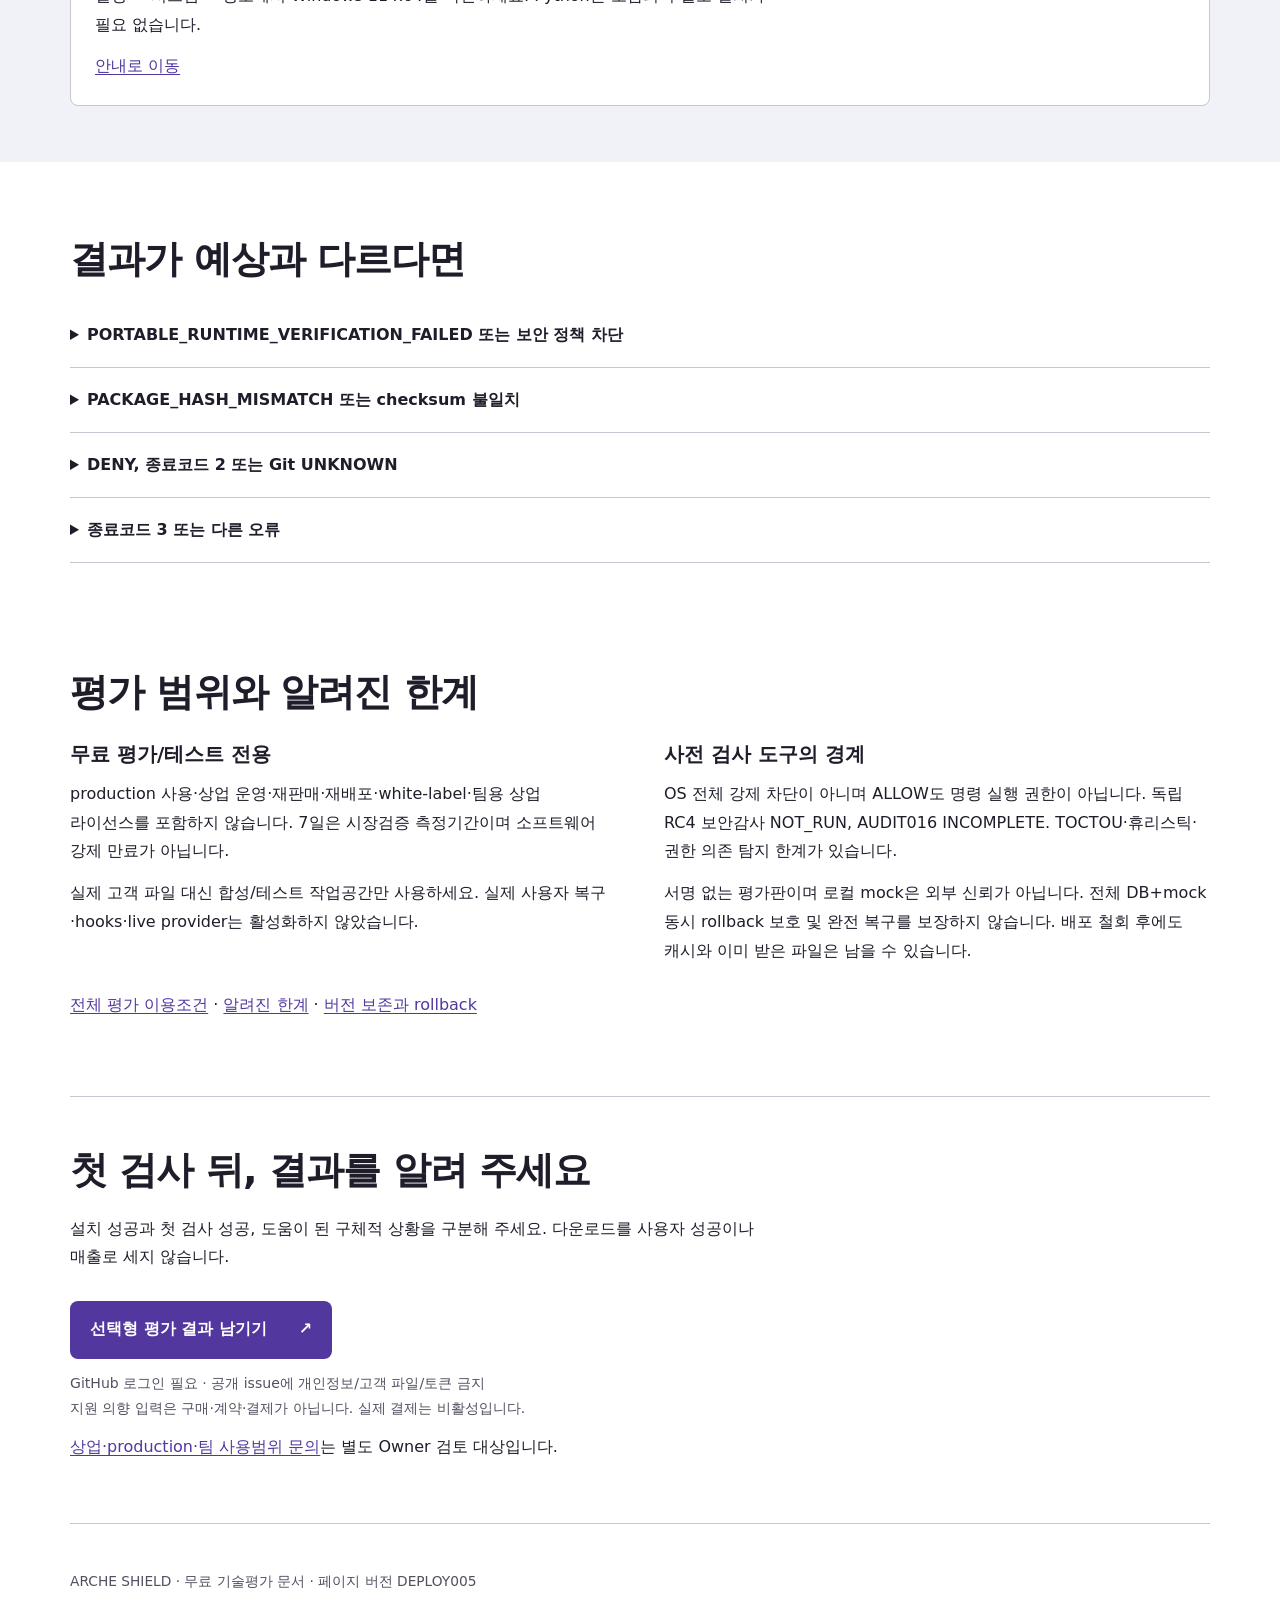
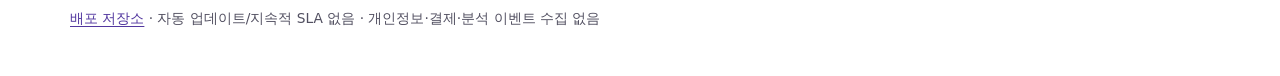
==== commit 643e669c: "release: portable RC4 evaluation with bundled verified Python" ====
--- a/docs/index.html
+++ b/docs/index.html
@@ -19,16 +19,17 @@
   <div class="intro"><p class="edition">Windows RC4 · 무료 평가 안내</p><h1>파일 작업 전,<br>실제 대상을<br><em>먼저 확인하세요.</em></h1>
    <p class="lead">요청한 경로와 연결된 실제 경로, 예상 파일 수와 크기, 정책 차단 이유를 확인하는 로컬 사전 검사기입니다.</p>
    <p>Windows에서 Codex·Claude Code로 작업하는 평가자를 위한 도구입니다. 제출한 삭제 명령은 실행하지 않습니다.</p>
-   <a class="primary" href="https://github.com/sirundae/arche-shield-evaluation/releases/download/v0.1.0-rc4-eval2/arche-shield-0.1.0-rc4-eval2-windows.zip">Windows 평가 ZIP 받기 <span aria-hidden="true">↗</span></a>
-   <p class="fine">로그인 없이 다운로드 · Python 3.12 이상 필요<br>무료 평가/테스트 전용 · production·상업 운영권 없음</p>
+   <a class="primary" href="https://github.com/sirundae/arche-shield-evaluation/releases/download/v0.1.0-rc4-eval3-portable/arche-shield-0.1.0-rc4-eval3-portable-windows-x64.zip">Windows 평가 ZIP 받기 <span aria-hidden="true">↗</span></a>
+   <p class="fine">로그인 없이 다운로드 · Windows 11 x64 · Python 포함<br>무료 평가/테스트 전용 · production·상업 운영권 없음</p>
   </div>
   <figure class="path-figure"><img src="target-path.svg" alt="설명용 예시: 테스트 폴더의 링크가 작업공간 밖으로 연결되면 요청 경로와 실제 경로가 달라지며 사전 검사에서 DENY를 확인합니다." width="520" height="460"><figcaption>설명용 합성 예시입니다. 이 웹페이지는 파일을 검사하거나 명령을 실행하지 않습니다.</figcaption></figure>
  </section>
- <section class="wrap download-proof" aria-labelledby="artifact-title"><h2 id="artifact-title">내려받는 파일을 확인하세요</h2><p><b>arche-shield-0.1.0-rc4-eval2-windows.zip</b> · 58,943 bytes · 배포 버전 0.1.0-rc4-eval2</p><p>제품 내부 버전은 0.1.0입니다. GitHub의 자동 “Source code” ZIP은 실행 패키지가 아닙니다.</p><p class="hash-label">평가 ZIP SHA256</p><code class="hash">49d1083903660b509d6e6f73630ccccf3b0ee7f94f1778e5f25b00ffd57bbc53</code><p><a href="https://github.com/sirundae/arche-shield-evaluation/releases/download/v0.1.0-rc4-eval2/SHA256SUMS.txt">공개 checksum 파일</a> · <a href="https://github.com/sirundae/arche-shield-evaluation/releases/tag/v0.1.0-rc4-eval2">Release notes와 전체 배포 파일</a></p></section>
+ <section class="wrap download-proof" aria-labelledby="artifact-title"><h2 id="artifact-title">내려받는 파일을 확인하세요</h2><p><b>arche-shield-0.1.0-rc4-eval3-portable-windows-x64.zip</b> · 11,481,989 bytes · 배포 버전 0.1.0-rc4-eval3-portable</p><p>제품 내부 버전은 0.1.0입니다. GitHub의 자동 “Source code” ZIP은 실행 패키지가 아닙니다.</p><p class="hash-label">평가 ZIP SHA256</p><code class="hash">ed970e413db1453755553d0f4e335cc75f44f824c9b994cb7fa56e48e107e1af</code><p><a href="https://github.com/sirundae/arche-shield-evaluation/releases/download/v0.1.0-rc4-eval3-portable/SHA256SUMS.txt">공개 checksum 파일</a> · <a href="https://github.com/sirundae/arche-shield-evaluation/releases/tag/v0.1.0-rc4-eval3-portable">Release notes와 전체 배포 파일</a></p></section>
+ <p class="wrap">기존 Python 설치 사용자는 <a href="https://github.com/sirundae/arche-shield-evaluation/releases/tag/v0.1.0-rc4-eval2">이전 eval2 패키지와 안내</a>를 선택할 수 있습니다. 휴대용 평가판은 시스템 Python/PATH를 변경하지 않습니다.</p>
  <section id="start" class="wrap start" aria-labelledby="start-title"><div><h2 id="start-title">첫 검사는 합성 파일로</h2><p class="lead">실제 고객·업무 파일을 준비할 필요가 없습니다.<br>새 폴더에서 확인하고, 표시된 결과를 읽어 주세요.</p></div>
   <ol class="steps">
-   <li><h3>ZIP 확인 후 새 폴더에 풀기</h3><p>Windows 시작 메뉴 → PowerShell. 다운로드한 실제 경로로 아래 파일명을 바꿔 SHA256을 비교하세요. 다르면 실행을 멈춥니다.</p><pre><code>Get-FileHash -Algorithm SHA256 -LiteralPath 'C:\다운로드폴더\arche-shield-0.1.0-rc4-eval2-windows.zip'</code></pre><p>탐색기 → ZIP 오른쪽 클릭 → <b>모두 압축 풀기</b>. ZIP 안에서 직접 실행하지 마세요.</p></li>
-   <li><h3>Python과 패키지 확인</h3><p>시작 메뉴 → 명령 프롬프트 → <code>python --version</code> 또는 <code>py -3 --version</code>. 3.12 이상이어야 합니다. <a href="https://www.python.org/downloads/windows/">공식 Python 안내</a>를 참고하세요. 자동 설치나 관리자 권한 요청은 없습니다.</p><p>압축 푼 폴더 주소를 복사한 뒤 다음 순서로 입력합니다.</p><pre><code>cd /d "압축 푼 폴더 주소"
+   <li><h3>ZIP 확인 후 새 폴더에 풀기</h3><p>Windows 시작 메뉴 → PowerShell. 다운로드한 실제 경로로 아래 파일명을 바꿔 SHA256을 비교하세요. 다르면 실행을 멈춥니다.</p><pre><code>Get-FileHash -Algorithm SHA256 -LiteralPath 'C:\다운로드폴더\arche-shield-0.1.0-rc4-eval3-portable-windows-x64.zip'</code></pre><p>탐색기 → ZIP 오른쪽 클릭 → <b>모두 압축 풀기</b>. ZIP 안에서 직접 실행하지 마세요.</p></li>
+   <li><h3>Windows와 패키지 확인</h3><p>설정 → 시스템 → 정보에서 Windows 11과 x64 기반 프로세서를 확인하세요. ARM64·32비트는 이번 패키지 대상이 아닙니다. Python 3.13.16이 runtime 폴더에 포함되어 별도 설치가 필요 없습니다. VERIFY.cmd는 먼저 기본 Windows PowerShell로 파일 해시를 확인합니다. 관리자 권한이나 실행 정책 변경을 요구하지 않습니다.</p><p>압축 푼 폴더 주소를 복사한 뒤 다음 순서로 입력합니다.</p><pre><code>cd /d "압축 푼 폴더 주소"
 VERIFY.cmd
 SHIELD.cmd --help
 SHIELD.cmd --version</code></pre><p>정상 결과: <code>verification: PASS</code>, 사용법 표시, 제품 버전 <code>0.1.0</code>.</p></li>
@@ -37,16 +38,16 @@
  </section>
  <section class="guide-surface"><div class="wrap"><h2>지금 상태에 맞는 다음 한 걸음</h2><p>아래 선택은 이 페이지 안에서만 사용합니다. 저장·전송하지 않으며 실제 설치 성공을 측정하지 않습니다.</p>
   <form id="readiness" aria-label="첫 실행 도움말 선택">
-   <fieldset><legend>Python 3.12 이상인가요?</legend><label><input type="radio" name="python" value="unknown" checked> 아직 확인하지 않음</label><label><input type="radio" name="python" value="yes"> 확인함</label><label><input type="radio" name="python" value="no"> 없거나 버전이 낮음</label></fieldset>
+   <fieldset><legend>Windows 11 x64인가요?</legend><label><input type="radio" name="python" value="unknown" checked> 아직 확인하지 않음</label><label><input type="radio" name="python" value="yes"> 확인함</label><label><input type="radio" name="python" value="no"> 다른 환경임</label></fieldset>
    <fieldset><legend>ZIP SHA256이 일치하나요?</legend><label><input type="radio" name="checksum" value="unknown" checked> 아직 비교하지 않음</label><label><input type="radio" name="checksum" value="yes"> 일치함</label><label><input type="radio" name="checksum" value="no"> 다름</label></fieldset>
    <fieldset><legend>합성 데모 결과는 무엇인가요?</legend><label><input type="radio" name="demo" value="unknown" checked> 아직 실행하지 않음</label><label><input type="radio" name="demo" value="yes"> demo: PASS</label><label><input type="radio" name="demo" value="no"> 오류가 발생함</label></fieldset>
    <button type="reset">선택 초기화</button>
   </form>
-  <div class="next-step" role="status" aria-live="polite" aria-atomic="true"><h3 id="next-title">Python 버전부터 확인하세요</h3><p id="next-copy">명령 프롬프트에서 python --version 또는 py -3 --version을 확인하세요. 패키지는 Python을 자동 설치하지 않습니다.</p><a id="next-link" href="#start">첫 실행 순서 보기</a></div>
+  <div class="next-step" role="status" aria-live="polite" aria-atomic="true"><h3 id="next-title">Windows 11 x64를 확인하세요</h3><p id="next-copy">설정 → 시스템 → 정보에서 Windows 11 x64를 확인하세요. Python은 패키지에 포함되어 있으며 별도 설치하지 않습니다.</p><a id="next-link" href="#start">첫 실행 순서 보기</a></div>
   <noscript><p>JavaScript가 꺼져 있습니다. 위의 세 단계와 아래 문제 해결 안내만으로 평가할 수 있습니다.</p></noscript>
  </div></section>
  <section id="help" class="wrap help"><h2>결과가 예상과 다르다면</h2>
-  <details><summary>PYTHON_3_12_REQUIRED</summary><p>Python 버전을 확인하세요. 설치가 필요하면 공식 다운로드와 설치 안내를 직접 검토합니다. 이 페이지나 실행기가 시스템 설정/PATH/권한을 자동 변경하지 않습니다.</p></details>
+  <details><summary>PORTABLE_RUNTIME_VERIFICATION_FAILED 또는 보안 정책 차단</summary><p>파일 누락·변경 또는 기본 Windows PowerShell 실행 제한일 수 있습니다. 오류를 보존하고 새 폴더에서 checksum을 비교하세요. 보안 기능·실행 정책을 해제하거나 관리자 권한으로 우회하지 마세요. 차단이 계속되면 중지하고 정제된 오류만 접수하세요.</p></details>
   <details><summary>PACKAGE_HASH_MISMATCH 또는 checksum 불일치</summary><p>실행을 멈추세요. 기존 폴더를 덮어쓰지 말고 공개 release에서 ZIP을 다시 받아 새 폴더에서 checksum을 비교합니다. 보안 설정을 끄거나 보호를 낮추지 마세요.</p></details>
   <details><summary>DENY, 종료코드 2 또는 Git UNKNOWN</summary><p>DENY는 정책 판정입니다. 보호 폴더, workspace 밖 연결, 파일 수/크기 제한, Git 메타데이터 등을 reason에서 확인하세요. Git UNKNOWN은 허용으로 해석하지 않습니다. 실제 작업을 실행하지 마세요.</p></details>
   <details><summary>종료코드 3 또는 다른 오류</summary><p>설정·검사기록·무결성 오류일 수 있습니다. 오류 코드와 버전을 보존하고 새 합성 파일로 재현해 평가 접수에 남깁니다. 고객 파일·개인 경로·토큰을 첨부하지 마세요.</p></details>
@@ -54,5 +55,5 @@
  <section id="limits" class="wrap boundaries"><h2>평가 범위와 알려진 한계</h2><div class="boundary-columns"><div><h3>무료 평가/테스트 전용</h3><p>production 사용·상업 운영·재판매·재배포·white-label·팀용 상업 라이선스를 포함하지 않습니다. 7일은 시장검증 측정기간이며 소프트웨어 강제 만료가 아닙니다.</p><p>실제 고객 파일 대신 합성/테스트 작업공간만 사용하세요. 실제 사용자 복구·hooks·live provider는 활성화하지 않았습니다.</p></div><div><h3>사전 검사 도구의 경계</h3><p>OS 전체 강제 차단이 아니며 ALLOW도 명령 실행 권한이 아닙니다. 독립 RC4 보안감사 NOT_RUN, AUDIT016 INCOMPLETE. TOCTOU·휴리스틱·권한 의존 탐지 한계가 있습니다.</p><p>서명 없는 평가판이며 로컬 mock은 외부 신뢰가 아닙니다. 전체 DB+mock 동시 rollback 보호 및 완전 복구를 보장하지 않습니다. 배포 철회 후에도 캐시와 이미 받은 파일은 남을 수 있습니다.</p></div></div><p><a href="https://github.com/sirundae/arche-shield-evaluation/blob/release/rc4-eval1/EVALUATION_TERMS.md">전체 평가 이용조건</a> · <a href="https://github.com/sirundae/arche-shield-evaluation/blob/release/rc4-eval1/KNOWN_LIMITATIONS.md">알려진 한계</a> · <a href="https://github.com/sirundae/arche-shield-evaluation/blob/release/rc4-eval1/ROLLBACK.md">버전 보존과 rollback</a></p></section>
  <section class="wrap feedback"><h2>첫 검사 뒤, 결과를 알려 주세요</h2><p>설치 성공과 첫 검사 성공, 도움이 된 구체적 상황을 구분해 주세요. 다운로드를 사용자 성공이나 매출로 세지 않습니다.</p><a class="primary" href="https://github.com/sirundae/arche-shield-evaluation/issues/new?template=00-evaluation.yml">선택형 평가 결과 남기기 <span aria-hidden="true">↗</span></a><p class="fine">GitHub 로그인 필요 · 공개 issue에 개인정보/고객 파일/토큰 금지<br>지원 의향 입력은 구매·계약·결제가 아닙니다. 실제 결제는 비활성입니다.</p><p><a href="https://github.com/sirundae/arche-shield-evaluation/issues/new?template=00-use-inquiry.yml">상업·production·팀 사용범위 문의</a>는 별도 Owner 검토 대상입니다.</p></section>
 </main>
-<footer class="wrap"><p>ARCHE SHIELD · 무료 기술평가 문서 · 페이지 버전 DEPLOY004</p><p><a href="https://github.com/sirundae/arche-shield-evaluation">배포 저장소</a> · 자동 업데이트/지속적 SLA 없음 · 개인정보·결제·분석 이벤트 수집 없음</p></footer>
+<footer class="wrap"><p>ARCHE SHIELD · 무료 기술평가 문서 · 페이지 버전 DEPLOY005</p><p><a href="https://github.com/sirundae/arche-shield-evaluation">배포 저장소</a> · 자동 업데이트/지속적 SLA 없음 · 개인정보·결제·분석 이벤트 수집 없음</p></footer>
 </body></html>
